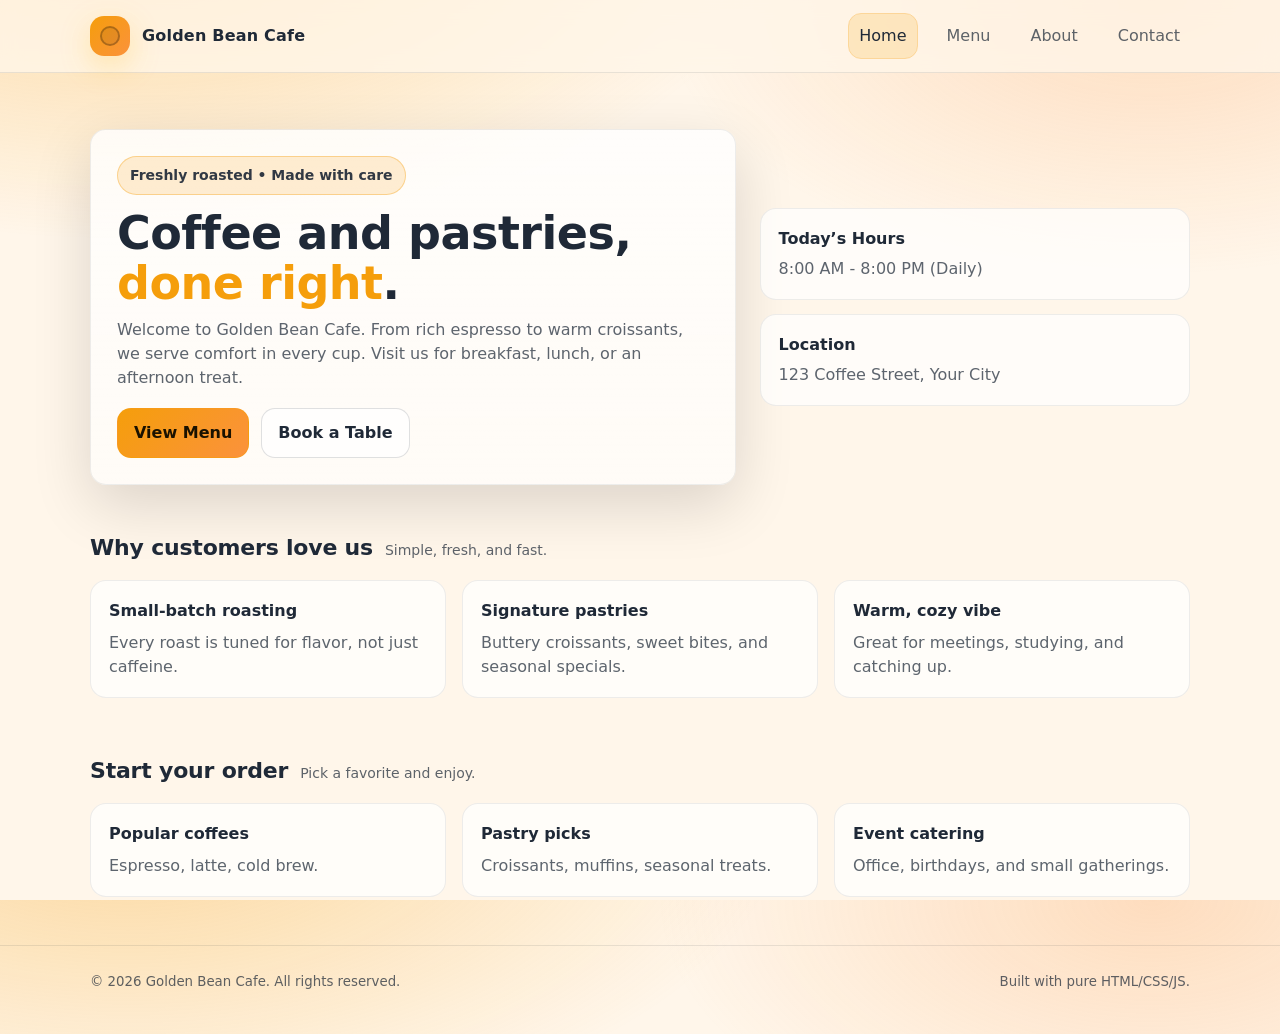
==== index.html @ a440319d "final commit" ====
<!doctype html>
<html lang="en">
  <head>
    <meta charset="utf-8" />
    <meta name="viewport" content="width=device-width, initial-scale=1" />
    <title>Golden Bean Cafe - Home</title>
    <meta name="description" content="Golden Bean Cafe. Fresh coffee, pastries, and a cozy place to meet." />
    <link rel="stylesheet" href="styles.css" />
    <script defer src="script.js"></script>
  </head>
  <body>
    <a class="skip-link" href="#main">Skip to content</a>

    <header class="header">
      <div class="container">
        <nav class="nav" aria-label="Primary navigation">
          <a class="brand" href="index.html" aria-label="Golden Bean Cafe">
            <span class="brand-mark" aria-hidden="true"></span>
            <span>Golden Bean Cafe</span>
          </a>

          <button class="nav-toggle" type="button" aria-expanded="false" aria-controls="nav-panel">
            Menu
          </button>

          <div class="nav-links" aria-label="Desktop navigation">
            <a class="nav-link" href="index.html">Home</a>
            <a class="nav-link" href="menu.html">Menu</a>
            <a class="nav-link" href="about.html">About</a>
            <a class="nav-link" href="contact.html">Contact</a>
          </div>
        </nav>

        <div id="nav-panel" class="nav-panel" data-open="false">
          <div class="nav-links" aria-label="Mobile navigation">
            <a class="nav-link" href="index.html">Home</a>
            <a class="nav-link" href="menu.html">Menu</a>
            <a class="nav-link" href="about.html">About</a>
            <a class="nav-link" href="contact.html">Contact</a>
          </div>
        </div>
      </div>
    </header>

    <main id="main" class="container">
      <section class="hero">
        <div class="hero-grid">
          <div class="hero-card">
            <div class="kicker">Freshly roasted • Made with care</div>
            <h1 class="hero-title">
              Coffee and pastries, <span>done right</span>.
            </h1>
            <p class="hero-lead">
              Welcome to Golden Bean Cafe. From rich espresso to warm croissants, we serve comfort in every cup.
              Visit us for breakfast, lunch, or an afternoon treat.
            </p>
            <div class="hero-actions">
              <a class="btn btn-primary" href="menu.html">View Menu</a>
              <a class="btn" href="contact.html">Book a Table</a>
            </div>
          </div>

          <div class="hero-side">
            <div class="side-badge">
              <h3>Today’s Hours</h3>
              <p>8:00 AM - 8:00 PM (Daily)</p>
            </div>
            <div class="side-badge">
              <h3>Location</h3>
              <p>123 Coffee Street, Your City</p>
            </div>
          </div>
        </div>
      </section>

      <section class="section" aria-labelledby="features-title">
        <div class="section-title">
          <h2 id="features-title">Why customers love us</h2>
          <p>Simple, fresh, and fast.</p>
        </div>

        <div class="grid-3">
          <article class="card">
            <h3>Small-batch roasting</h3>
            <p>Every roast is tuned for flavor, not just caffeine.</p>
          </article>
          <article class="card">
            <h3>Signature pastries</h3>
            <p>Buttery croissants, sweet bites, and seasonal specials.</p>
          </article>
          <article class="card">
            <h3>Warm, cozy vibe</h3>
            <p>Great for meetings, studying, and catching up.</p>
          </article>
        </div>
      </section>

      <section class="section" aria-labelledby="callout-title">
        <div class="section-title">
          <h2 id="callout-title">Start your order</h2>
          <p>Pick a favorite and enjoy.</p>
        </div>

        <div class="grid-3">
          <a class="card" href="menu.html">
            <h3>Popular coffees</h3>
            <p>Espresso, latte, cold brew.</p>
          </a>
          <a class="card" href="menu.html">
            <h3>Pastry picks</h3>
            <p>Croissants, muffins, seasonal treats.</p>
          </a>
          <a class="card" href="contact.html">
            <h3>Event catering</h3>
            <p>Office, birthdays, and small gatherings.</p>
          </a>
        </div>
      </section>
    </main>

    <footer class="footer">
      <div class="container">
        <div class="footer-grid">
          <small>© <span id="year"></span> Golden Bean Cafe. All rights reserved.</small>
          <small>Built with pure HTML/CSS/JS.</small>
        </div>
      </div>
    </footer>
  </body>
</html>
---- styles.css ----
/* Cafe shop styling (pure CSS, no frameworks) */
:root {
  --bg: #fff6ea;
  --surface: rgba(31, 41, 55, 0.06);
  --surface-2: rgba(31, 41, 55, 0.10);
  --text: #1f2937;
  --muted: rgba(31, 41, 55, 0.72);
  --brand: #f59e0b;
  --brand-2: #fb923c;
  --ring: rgba(245, 158, 11, 0.45);
  --shadow: 0 20px 60px rgba(0, 0, 0, 0.14);
  --radius: 16px;
}

* {
  box-sizing: border-box;
}

html,
body {
  height: 100%;
}

body {
  margin: 0;
  font-family: ui-sans-serif, system-ui, -apple-system, Segoe UI, Roboto, Arial, "Noto Sans",
    "Liberation Sans", sans-serif;
  background:
    radial-gradient(1200px 600px at 10% -10%, rgba(245, 158, 11, 0.35), transparent 55%),
    radial-gradient(900px 500px at 90% 0%, rgba(251, 146, 60, 0.25), transparent 55%),
    var(--bg);
  color: var(--text);
  line-height: 1.5;
}

a {
  color: inherit;
  text-decoration: none;
}

img {
  max-width: 100%;
  height: auto;
  display: block;
}

.container {
  width: min(1100px, calc(100% - 32px));
  margin: 0 auto;
}

.skip-link {
  position: absolute;
  left: -999px;
  top: 8px;
  background: #111;
  color: white;
  padding: 10px 12px;
  border-radius: 10px;
  z-index: 9999;
}
.skip-link:focus {
  left: 12px;
  outline: 3px solid var(--ring);
}

/* Header / Nav */
.header {
  position: sticky;
  top: 0;
  z-index: 100;
  backdrop-filter: blur(10px);
  background: rgba(255, 246, 234, 0.78);
  border-bottom: 1px solid rgba(31, 41, 55, 0.10);
}

.nav {
  display: flex;
  align-items: center;
  justify-content: space-between;
  padding: 14px 0;
}

.brand {
  display: flex;
  align-items: center;
  gap: 12px;
  font-weight: 800;
  letter-spacing: 0.2px;
}

.brand-mark {
  width: 40px;
  height: 40px;
  border-radius: 14px;
  background: linear-gradient(135deg, var(--brand), var(--brand-2));
  box-shadow: 0 10px 30px rgba(255, 183, 3, 0.25);
  position: relative;
  flex: 0 0 auto;
}
.brand-mark::after {
  content: "";
  position: absolute;
  inset: 10px;
  border-radius: 10px;
  border: 2px solid rgba(0, 0, 0, 0.25);
  background: rgba(0, 0, 0, 0.08);
}

.nav-links {
  display: flex;
  align-items: center;
  gap: 20px;
}

.nav-link {
  padding: 10px 10px;
  border-radius: 12px;
  color: var(--muted);
  transition: background 150ms ease, color 150ms ease;
}
.nav-link:hover {
  background: rgba(0, 0, 0, 0.04);
  color: var(--text);
}
.nav-link[aria-current="page"] {
  background: rgba(245, 158, 11, 0.18);
  color: var(--text);
  outline: 1px solid rgba(245, 158, 11, 0.35);
}

.nav-toggle {
  display: none;
  border: 1px solid rgba(31, 41, 55, 0.14);
  background: rgba(255, 255, 255, 0.65);
  color: var(--text);
  border-radius: 12px;
  padding: 10px 12px;
  cursor: pointer;
}

/* Mobile nav panel */
.nav-panel {
  display: none;
  padding: 0 0 16px 0;
}
.nav-panel .nav-links {
  flex-direction: column;
  align-items: stretch;
  gap: 10px;
}
.nav-panel .nav-link {
  background: rgba(255, 255, 255, 0.70);
}

/* Hero */
.hero {
  padding: 56px 0 18px 0;
}
.hero-grid {
  display: grid;
  grid-template-columns: 1.2fr 0.8fr;
  gap: 24px;
  align-items: center;
}
.hero-card {
  background: linear-gradient(180deg, rgba(255, 255, 255, 0.80), rgba(255, 255, 255, 0.60));
  border: 1px solid rgba(31, 41, 55, 0.08);
  border-radius: var(--radius);
  box-shadow: var(--shadow);
  padding: 26px;
}
.kicker {
  display: inline-flex;
  align-items: center;
  gap: 10px;
  padding: 8px 12px;
  border-radius: 999px;
  border: 1px solid rgba(245, 158, 11, 0.35);
  background: rgba(245, 158, 11, 0.16);
  color: rgba(31, 41, 55, 0.92);
  font-weight: 700;
  font-size: 14px;
}
.hero-title {
  margin: 14px 0 10px 0;
  font-size: clamp(30px, 4vw, 46px);
  line-height: 1.08;
  letter-spacing: -0.5px;
}
.hero-title span {
  color: var(--brand);
}
.hero-lead {
  margin: 0;
  color: var(--muted);
  font-size: 16px;
  max-width: 58ch;
}
.hero-actions {
  display: flex;
  gap: 12px;
  margin-top: 18px;
  flex-wrap: wrap;
}
.btn {
  display: inline-flex;
  align-items: center;
  justify-content: center;
  gap: 10px;
  padding: 12px 16px;
  border-radius: 14px;
  font-weight: 800;
  border: 1px solid rgba(31, 41, 55, 0.14);
  background: rgba(255, 255, 255, 0.72);
  color: var(--text);
  cursor: pointer;
  transition: transform 120ms ease, background 120ms ease, border-color 120ms ease;
}
.btn:hover {
  transform: translateY(-1px);
  background: rgba(255, 255, 255, 0.96);
  border-color: rgba(245, 158, 11, 0.35);
}
.btn-primary {
  background: linear-gradient(135deg, var(--brand), var(--brand-2));
  border-color: rgba(245, 158, 11, 0.45);
  color: #1a1200;
}
.btn-primary:hover {
  background: linear-gradient(135deg, #ffbe3b, #ff7a2f);
}

.hero-side {
  display: grid;
  gap: 14px;
}
.side-badge {
  background: rgba(255, 255, 255, 0.70);
  border: 1px solid rgba(31, 41, 55, 0.08);
  border-radius: var(--radius);
  padding: 18px;
}
.side-badge h3 {
  margin: 0 0 6px 0;
  font-size: 16px;
}
.side-badge p {
  margin: 0;
  color: var(--muted);
}

/* Sections */
.section {
  padding: 28px 0;
}
.section-title {
  display: flex;
  align-items: baseline;
  gap: 12px;
}
.section-title h2 {
  margin: 0;
  font-size: 22px;
  letter-spacing: -0.2px;
}
.section-title p {
  margin: 0;
  color: var(--muted);
  font-size: 14px;
}

.grid-3 {
  display: grid;
  grid-template-columns: repeat(3, 1fr);
  gap: 16px;
  margin-top: 16px;
}
.card {
  background: rgba(255, 255, 255, 0.72);
  border: 1px solid rgba(31, 41, 55, 0.08);
  border-radius: var(--radius);
  padding: 18px;
}
.card h3 {
  margin: 0 0 8px 0;
  font-size: 16px;
}
.card p {
  margin: 0;
  color: var(--muted);
}

/* Menu */
.menu-top {
  display: flex;
  justify-content: space-between;
  gap: 12px;
  align-items: flex-end;
  flex-wrap: wrap;
}
.menu-filters {
  display: flex;
  gap: 10px;
  flex-wrap: wrap;
}
.pill {
  border: 1px solid rgba(31, 41, 55, 0.14);
  background: rgba(255, 255, 255, 0.70);
  color: var(--muted);
  padding: 10px 12px;
  border-radius: 999px;
  cursor: pointer;
  font-weight: 800;
  font-size: 14px;
}
.pill[aria-pressed="true"] {
  color: var(--text);
  border-color: rgba(245, 158, 11, 0.45);
  background: rgba(245, 158, 11, 0.18);
}

.menu-grid {
  margin-top: 16px;
  display: grid;
  grid-template-columns: repeat(3, 1fr);
  gap: 16px;
}
.menu-item {
  overflow: hidden;
  display: grid;
  gap: 10px;
}
.menu-thumb {
  height: 120px;
  border-radius: 14px;
  background: rgba(255, 255, 255, 0.75);
  border: 1px solid rgba(31, 41, 55, 0.10);
  display: flex;
  align-items: center;
  justify-content: center;
  overflow: hidden;
}
.menu-thumb img {
  width: 82%;
  height: 82%;
  object-fit: contain;
  display: block;
}
.menu-item h3 {
  margin: 0;
  font-size: 16px;
}
.menu-item p {
  margin: 0;
  color: var(--muted);
}
.menu-meta {
  display: flex;
  justify-content: space-between;
  align-items: center;
  gap: 10px;
  color: var(--muted);
  font-weight: 700;
}
.price {
  color: var(--text);
  font-weight: 900;
}

/* About */
.two-col {
  display: grid;
  grid-template-columns: 1fr 1fr;
  gap: 16px;
  margin-top: 16px;
}
.about-quote {
  font-size: 18px;
  font-weight: 900;
  letter-spacing: -0.3px;
}
.about-list {
  margin: 10px 0 0 0;
  padding: 0;
  list-style: none;
  display: grid;
  gap: 10px;
}
.about-list li {
  display: flex;
  gap: 10px;
  color: var(--muted);
  align-items: flex-start;
}
.check {
  width: 18px;
  height: 18px;
  border-radius: 6px;
  background: rgba(245, 158, 11, 0.18);
  border: 1px solid rgba(245, 158, 11, 0.35);
  flex: 0 0 auto;
  margin-top: 2px;
  position: relative;
}
.check::after {
  content: "";
  position: absolute;
  left: 5px;
  top: 4px;
  width: 6px;
  height: 4px;
  border-left: 2px solid var(--brand);
  border-bottom: 2px solid var(--brand);
  transform: rotate(-45deg);
}

/* Contact */
.form-grid {
  margin-top: 16px;
  display: grid;
  grid-template-columns: 1fr 1fr;
  gap: 14px;
}
.field {
  display: grid;
  gap: 8px;
}
label {
  font-weight: 800;
  color: rgba(244, 244, 247, 0.9);
  font-size: 14px;
}
input,
textarea {
  width: 100%;
  border-radius: 14px;
  border: 1px solid rgba(31, 41, 55, 0.14);
  background: rgba(255, 255, 255, 0.78);
  color: var(--text);
  padding: 12px 12px;
  outline: none;
}
textarea {
  min-height: 120px;
  resize: vertical;
}
input:focus,
textarea:focus {
  border-color: rgba(245, 158, 11, 0.60);
  box-shadow: 0 0 0 4px rgba(245, 158, 11, 0.18);
}
.form-actions {
  grid-column: 1 / -1;
  display: flex;
  align-items: center;
  gap: 12px;
  flex-wrap: wrap;
}
.form-note {
  color: var(--muted);
  font-size: 14px;
  margin: 0;
}
.alert {
  display: none;
  grid-column: 1 / -1;
  padding: 12px 14px;
  border-radius: 14px;
  border: 1px solid rgba(245, 158, 11, 0.35);
  background: rgba(245, 158, 11, 0.16);
  color: rgba(31, 41, 55, 0.95);
  font-weight: 800;
}
.alert[role="status"] {
  display: block;
}

/* Footer */
.footer {
  padding: 26px 0 42px 0;
  border-top: 1px solid rgba(31, 41, 55, 0.10);
  margin-top: 20px;
}
.footer-grid {
  display: flex;
  justify-content: space-between;
  gap: 12px;
  flex-wrap: wrap;
  align-items: center;
}
.footer small {
  color: var(--muted);
}

/* Responsiveness */
@media (max-width: 900px) {
  .hero-grid {
    grid-template-columns: 1fr;
  }
  .grid-3 {
    grid-template-columns: 1fr;
  }
  .menu-grid {
    grid-template-columns: 1fr;
  }
  .two-col {
    grid-template-columns: 1fr;
  }
}

@media (max-width: 720px) {
  .nav-links {
    display: none;
  }
  .nav-toggle {
    display: inline-flex;
    align-items: center;
    gap: 10px;
  }
  .nav-panel {
    display: block;
  }
  .nav-panel[data-open="false"] {
    display: none;
  }
}
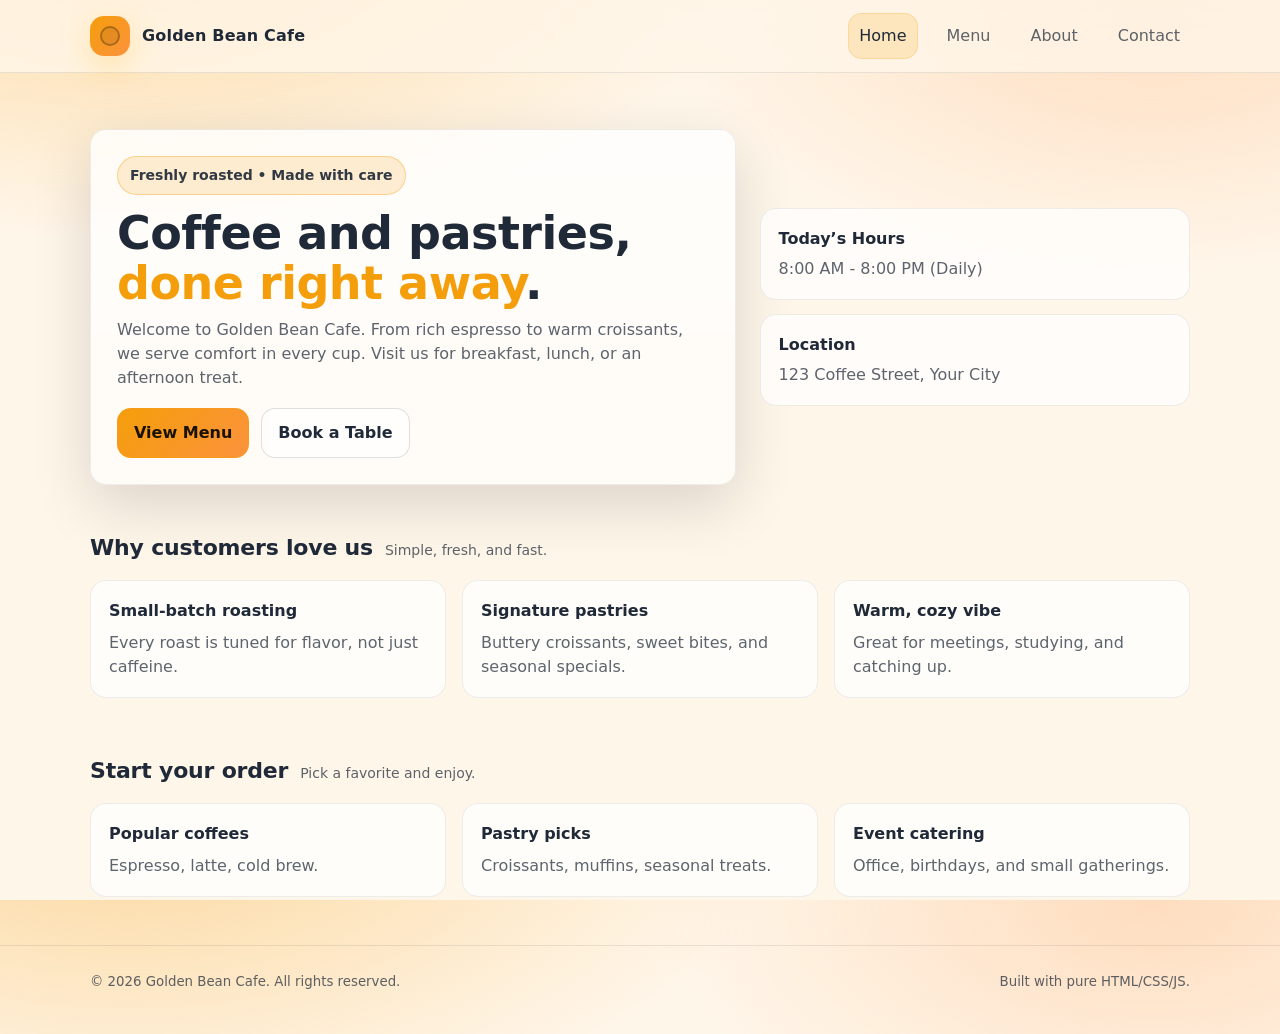
==== commit 7d84de14: "Update index.html" ====
--- a/index.html
+++ b/index.html
@@ -48,7 +48,7 @@
           <div class="hero-card">
             <div class="kicker">Freshly roasted • Made with care</div>
             <h1 class="hero-title">
-              Coffee and pastries, <span>done right</span>.
+              Coffee and pastries, <span>done right away</span>.
             </h1>
             <p class="hero-lead">
               Welcome to Golden Bean Cafe. From rich espresso to warm croissants, we serve comfort in every cup.
